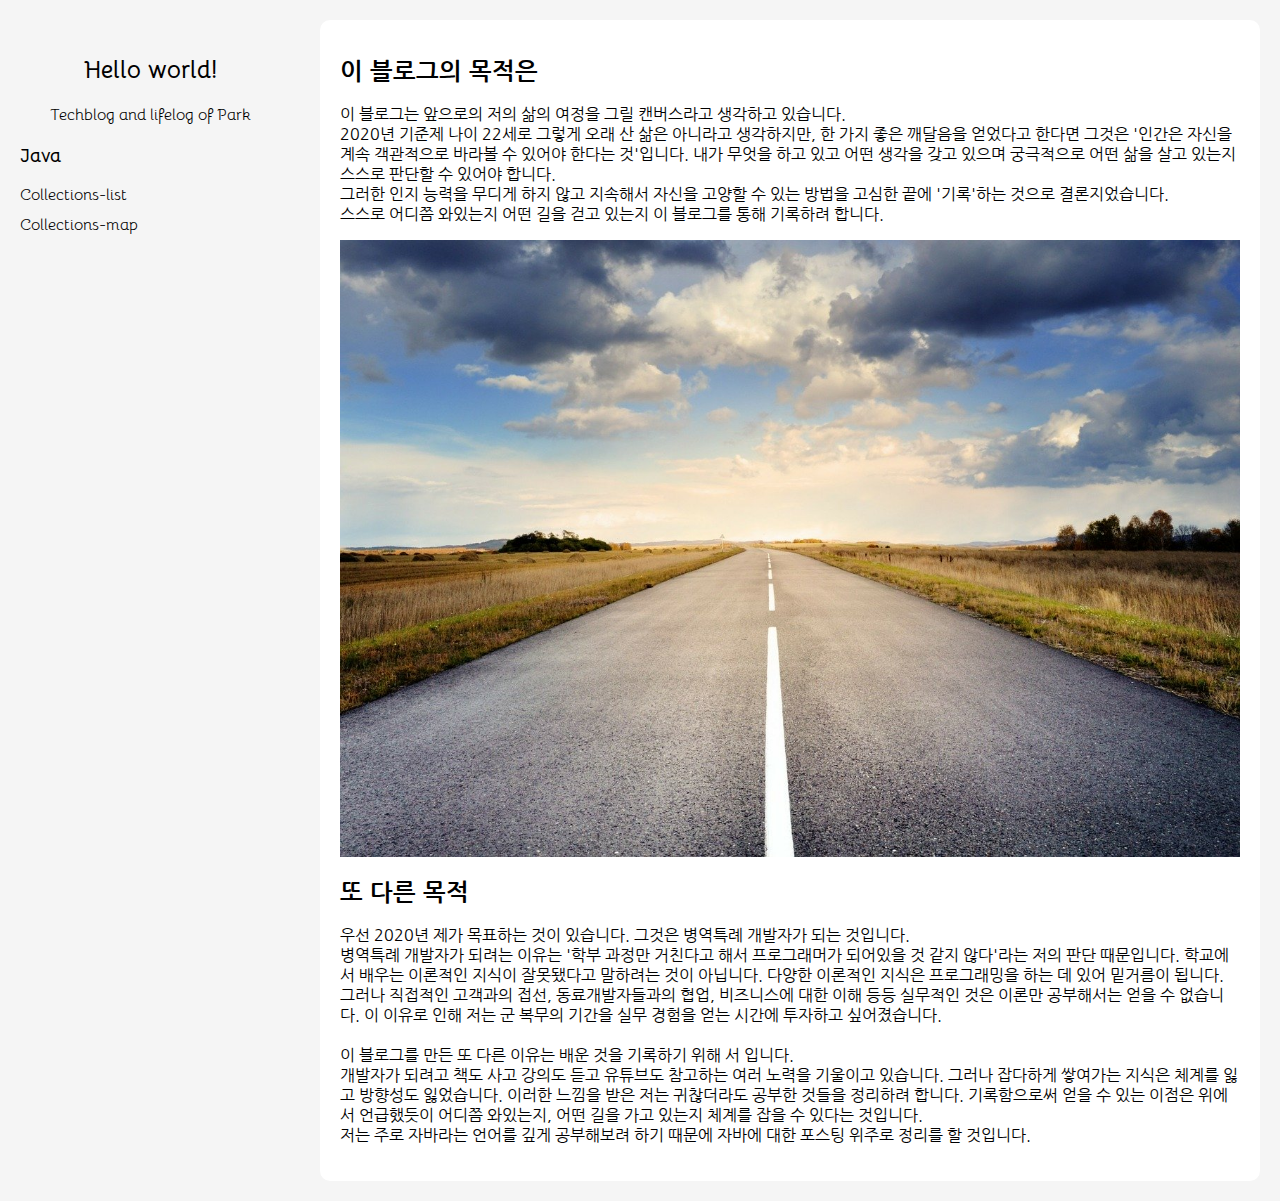
==== index.html @ 4c3e0a93 "hello world" ====
<!DOCTYPE html>
<html lang="ko">

<head>
  <meta charset="UTF-8" />
  <meta name="viewport" content="width=device-width, initial-scale=1.0" />
  <link href="https://fonts.googleapis.com/css2?family=Bellota:wght@700&display=swap" rel="stylesheet">
  <link href="https://fonts.googleapis.com/css2?family=Nanum+Gothic&display=swap" rel="stylesheet">
  <link rel="stylesheet" href="css/style.css">
  <link rel="stylesheet" href="css/article-index.css">
  <title>Hello world blog</title>
</head>

<body>
  <div class="container">
    <div class="categori">
      <h2 class="title"><a href="../index.html">Hello world!</a></h2>
      <p class="subtitle">Techblog and lifelog of Park</p>
      <h3>Java</h3>
      <dl>
        <li><a href="html/Collections-list.html">Collections-list</a></li>
        <li><a href="html/Collections-map.html">Collections-map</a></li>
      </dl>
    </div>
    <div class="content">
      <article>
        <h2>이 블로그의 목적은</h2>
        <p>이 블로그는 앞으로의 저의 삶의 여정을 그릴 캔버스라고 생각하고 있습니다. <br>
          2020년 기준제 나이 22세로 그렇게 오래 산 삶은 아니라고 생각하지만, 한 가지 좋은 깨달음을 얻었다고 한다면 그것은
          '인간은 자신을 계속 객관적으로 바라볼 수 있어야 한다는 것'입니다. 내가 무엇을 하고 있고 어떤 생각을 갖고 있으며
          궁극적으로 어떤 삶을 살고 있는지 스스로 판단할 수 있어야 합니다. <br>
          그러한 인지 능력을 무디게 하지 않고 지속해서 자신을 고양할 수 있는 방법을 고심한 끝에 '기록'하는 것으로 결론지었습니다.<br>
          스스로 어디쯤 와있는지 어떤 길을 걷고 있는지 이 블로그를 통해 기록하려 합니다.
        </p>
        <img class="picture" src="src/road.jpg">
        <h2>또 다른 목적</h2>
        <p>우선 2020년 제가 목표하는 것이 있습니다. 그것은 병역특례 개발자가 되는 것입니다. <br>
          병역특례 개발자가 되려는 이유는 '학부 과정만 거친다고 해서 프로그래머가 되어있을 것 같지 않다'라는 저의
          판단 때문입니다. 학교에서 배우는 이론적인 지식이 잘못됐다고 말하려는 것이 아닙니다. 다양한 이론적인
          지식은 프로그래밍을 하는 데 있어 밑거름이 됩니다. 그러나 직접적인 고객과의 접선, 동료개발자들과의 협업,
          비즈니스에 대한 이해 등등 실무적인 것은 이론만 공부해서는 얻을 수 없습니다. 이 이유로 인해 저는 군 복무의
          기간을 실무 경험을 얻는 시간에 투자하고 싶어졌습니다. <br> <br>
          이 블로그를 만든 또 다른 이유는 배운 것을 기록하기 위해 서 입니다. <br>
          개발자가 되려고 책도 사고 강의도 듣고 유튜브도 참고하는 여러 노력을 기울이고 있습니다. 그러나 잡다하게 쌓여가는 지식은
          체계를 잃고 방향성도 잃었습니다. 이러한 느낌을 받은 저는 귀찮더라도 공부한 것들을 정리하려 합니다. 기록함으로써
          얻을 수 있는 이점은 위에서 언급했듯이 어디쯤 와있는지, 어떤 길을 가고 있는지 체계를 잡을 수 있다는 것입니다. <br>
          저는 주로 자바라는 언어를 깊게 공부해보려 하기 때문에 자바에 대한 포스팅 위주로 정리를 할 것입니다.
        </p>
      </article>
    </div>
  </div>
  <script src="../js/accordian.js"></script>
</body>

</html>
---- css/style.css ----
@charset "utf-8";

body {
  margin: 0;
  padding: 0;
  background-color: #f5f5f5;
}

a {
  color: black;
  text-decoration: none;
}

.container {
  box-sizing: border-box;
  min-height: 500px;
  display: flex;

}

.categori {
  font-family: 'Bellota', cursive, '굴림';
  padding: 35px 20px;
  width: 380px;
  min-width: 200px;
  background-color: #f5f5f5;
}

.title,
.subtitle {
  text-align: center;
}

.categori li {
  list-style: none;
  margin-bottom: 10px;
}

.content {
  font-family: 'Nanum Gothic', sans-serif;
  padding: 20px;
}

.content article {
  background-color: white;
  padding: 20px;
  border-radius: 10px;
  width: 900px;
}

.methods {
  width: 80%;
  border-collapse: collapse;
}

.methods td,
th {
  padding: 5px;
  border: 1px solid #949188;
}
---- css/article-index.css ----
@charset "utf-8";

.picture {
    width: 900px;
    margin: 0 auto;
}
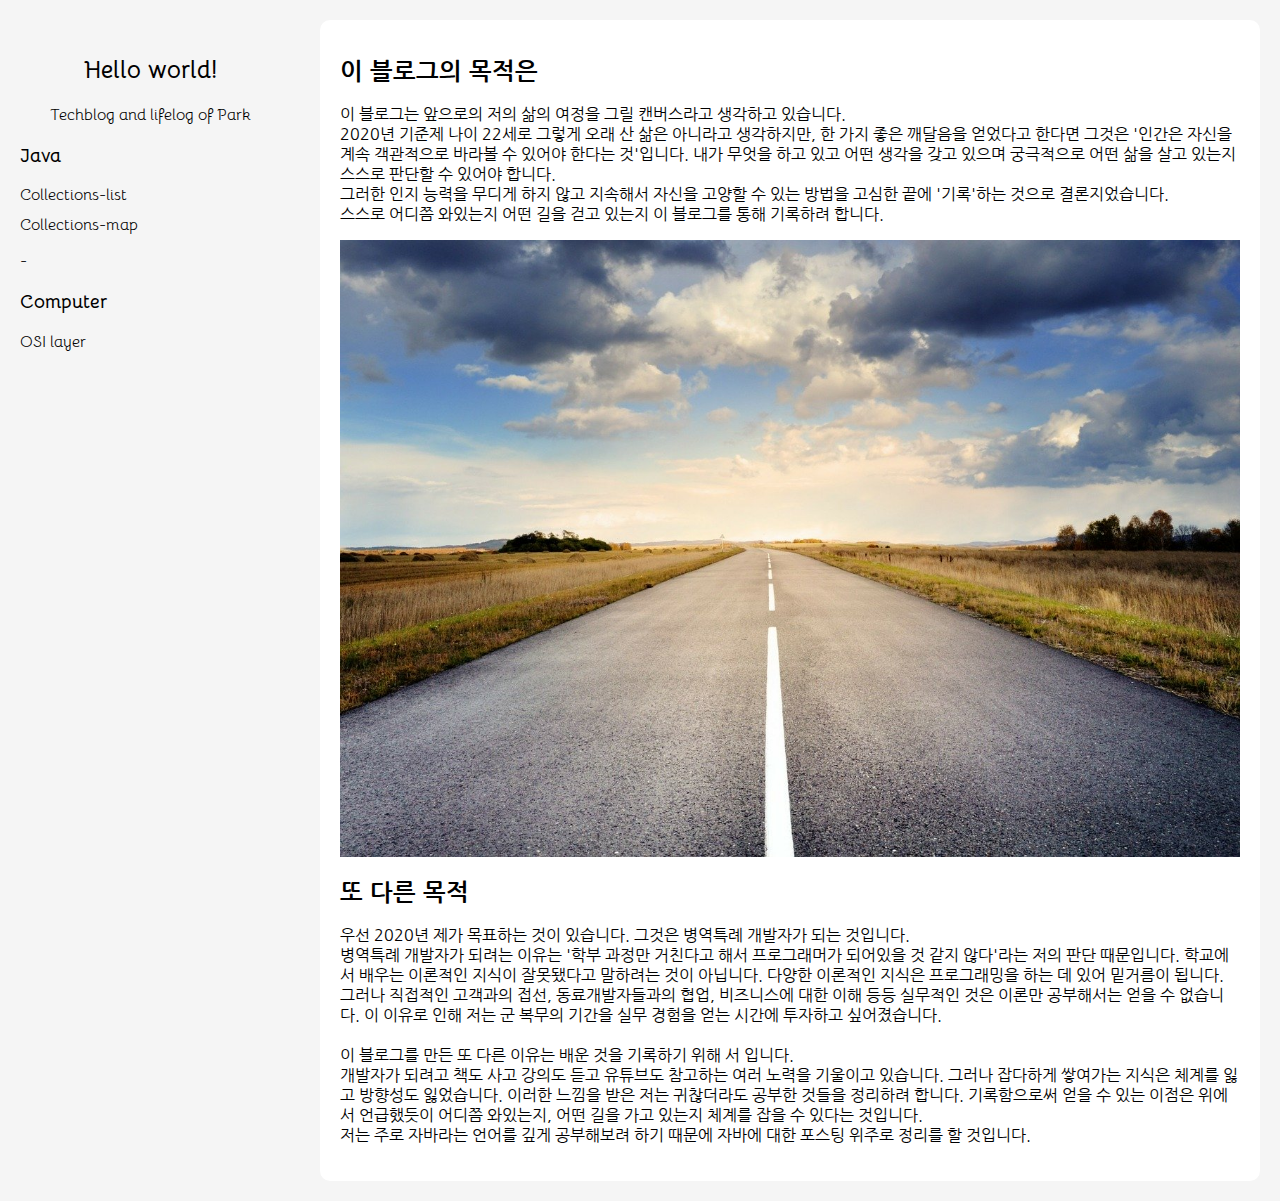
==== commit 10243773: "osi layer html added" ====
--- a/index.html
+++ b/index.html
@@ -14,12 +14,17 @@
 <body>
   <div class="container">
     <div class="categori">
-      <h2 class="title"><a href="../index.html">Hello world!</a></h2>
+      <h2 class="title"><a href="#">Hello world!</a></h2>
       <p class="subtitle">Techblog and lifelog of Park</p>
       <h3>Java</h3>
       <dl>
         <li><a href="html/Collections-list.html">Collections-list</a></li>
         <li><a href="html/Collections-map.html">Collections-map</a></li>
+      </dl>
+      <span>-</span>
+      <h3>Computer</h3>
+      <dl>
+        <li><a href="#">OSI layer</a></li>
       </dl>
     </div>
     <div class="content">
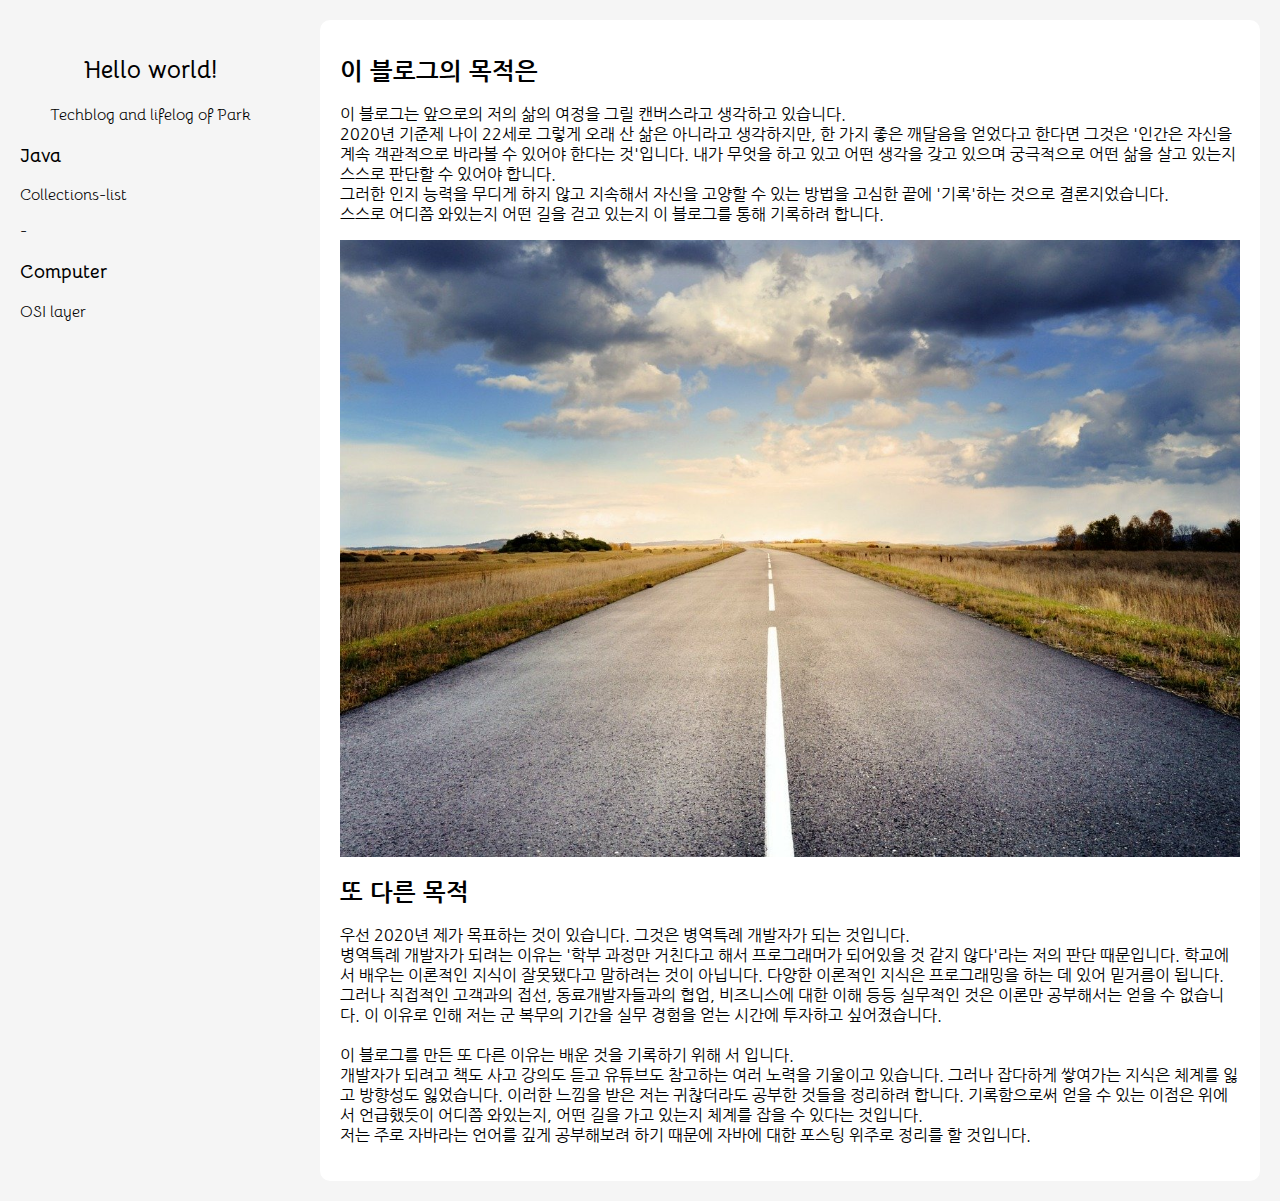
==== commit d23f010f: "modified" ====
--- a/index.html
+++ b/index.html
@@ -1,60 +1,80 @@
 <!DOCTYPE html>
 <html lang="ko">
+  <head>
+    <meta charset="UTF-8" />
+    <meta name="viewport" content="width=device-width, initial-scale=1.0" />
+    <link
+      href="https://fonts.googleapis.com/css2?family=Bellota:wght@700&display=swap"
+      rel="stylesheet"
+    />
+    <link
+      href="https://fonts.googleapis.com/css2?family=Nanum+Gothic&display=swap"
+      rel="stylesheet"
+    />
+    <link rel="stylesheet" href="css/style.css" />
+    <link rel="stylesheet" href="css/article-index.css" />
+    <title>Hello world blog</title>
+  </head>
 
-<head>
-  <meta charset="UTF-8" />
-  <meta name="viewport" content="width=device-width, initial-scale=1.0" />
-  <link href="https://fonts.googleapis.com/css2?family=Bellota:wght@700&display=swap" rel="stylesheet">
-  <link href="https://fonts.googleapis.com/css2?family=Nanum+Gothic&display=swap" rel="stylesheet">
-  <link rel="stylesheet" href="css/style.css">
-  <link rel="stylesheet" href="css/article-index.css">
-  <title>Hello world blog</title>
-</head>
-
-<body>
-  <div class="container">
-    <div class="categori">
-      <h2 class="title"><a href="#">Hello world!</a></h2>
-      <p class="subtitle">Techblog and lifelog of Park</p>
-      <h3>Java</h3>
-      <dl>
-        <li><a href="html/Collections-list.html">Collections-list</a></li>
-        <li><a href="html/Collections-map.html">Collections-map</a></li>
-      </dl>
-      <span>-</span>
-      <h3>Computer</h3>
-      <dl>
-        <li><a href="#">OSI layer</a></li>
-      </dl>
+  <body>
+    <div class="container">
+      <div class="categori">
+        <h2 class="title"><a href="#">Hello world!</a></h2>
+        <p class="subtitle">Techblog and lifelog of Park</p>
+        <h3>Java</h3>
+        <dl>
+          <li><a href="html/Collections-list.html">Collections-list</a></li>
+        </dl>
+        <span>-</span>
+        <h3>Computer</h3>
+        <dl>
+          <li><a href="#">OSI layer</a></li>
+        </dl>
+      </div>
+      <div class="content">
+        <article>
+          <h2>이 블로그의 목적은</h2>
+          <p>
+            이 블로그는 앞으로의 저의 삶의 여정을 그릴 캔버스라고 생각하고
+            있습니다. <br />
+            2020년 기준제 나이 22세로 그렇게 오래 산 삶은 아니라고 생각하지만,
+            한 가지 좋은 깨달음을 얻었다고 한다면 그것은 '인간은 자신을 계속
+            객관적으로 바라볼 수 있어야 한다는 것'입니다. 내가 무엇을 하고 있고
+            어떤 생각을 갖고 있으며 궁극적으로 어떤 삶을 살고 있는지 스스로
+            판단할 수 있어야 합니다. <br />
+            그러한 인지 능력을 무디게 하지 않고 지속해서 자신을 고양할 수 있는
+            방법을 고심한 끝에 '기록'하는 것으로 결론지었습니다.<br />
+            스스로 어디쯤 와있는지 어떤 길을 걷고 있는지 이 블로그를 통해
+            기록하려 합니다.
+          </p>
+          <img class="picture" src="src/road.jpg" />
+          <h2>또 다른 목적</h2>
+          <p>
+            우선 2020년 제가 목표하는 것이 있습니다. 그것은 병역특례 개발자가
+            되는 것입니다. <br />
+            병역특례 개발자가 되려는 이유는 '학부 과정만 거친다고 해서
+            프로그래머가 되어있을 것 같지 않다'라는 저의 판단 때문입니다.
+            학교에서 배우는 이론적인 지식이 잘못됐다고 말하려는 것이 아닙니다.
+            다양한 이론적인 지식은 프로그래밍을 하는 데 있어 밑거름이 됩니다.
+            그러나 직접적인 고객과의 접선, 동료개발자들과의 협업, 비즈니스에
+            대한 이해 등등 실무적인 것은 이론만 공부해서는 얻을 수 없습니다. 이
+            이유로 인해 저는 군 복무의 기간을 실무 경험을 얻는 시간에 투자하고
+            싶어졌습니다. <br />
+            <br />
+            이 블로그를 만든 또 다른 이유는 배운 것을 기록하기 위해 서 입니다.
+            <br />
+            개발자가 되려고 책도 사고 강의도 듣고 유튜브도 참고하는 여러 노력을
+            기울이고 있습니다. 그러나 잡다하게 쌓여가는 지식은 체계를 잃고
+            방향성도 잃었습니다. 이러한 느낌을 받은 저는 귀찮더라도 공부한
+            것들을 정리하려 합니다. 기록함으로써 얻을 수 있는 이점은 위에서
+            언급했듯이 어디쯤 와있는지, 어떤 길을 가고 있는지 체계를 잡을 수
+            있다는 것입니다. <br />
+            저는 주로 자바라는 언어를 깊게 공부해보려 하기 때문에 자바에 대한
+            포스팅 위주로 정리를 할 것입니다.
+          </p>
+        </article>
+      </div>
     </div>
-    <div class="content">
-      <article>
-        <h2>이 블로그의 목적은</h2>
-        <p>이 블로그는 앞으로의 저의 삶의 여정을 그릴 캔버스라고 생각하고 있습니다. <br>
-          2020년 기준제 나이 22세로 그렇게 오래 산 삶은 아니라고 생각하지만, 한 가지 좋은 깨달음을 얻었다고 한다면 그것은
-          '인간은 자신을 계속 객관적으로 바라볼 수 있어야 한다는 것'입니다. 내가 무엇을 하고 있고 어떤 생각을 갖고 있으며
-          궁극적으로 어떤 삶을 살고 있는지 스스로 판단할 수 있어야 합니다. <br>
-          그러한 인지 능력을 무디게 하지 않고 지속해서 자신을 고양할 수 있는 방법을 고심한 끝에 '기록'하는 것으로 결론지었습니다.<br>
-          스스로 어디쯤 와있는지 어떤 길을 걷고 있는지 이 블로그를 통해 기록하려 합니다.
-        </p>
-        <img class="picture" src="src/road.jpg">
-        <h2>또 다른 목적</h2>
-        <p>우선 2020년 제가 목표하는 것이 있습니다. 그것은 병역특례 개발자가 되는 것입니다. <br>
-          병역특례 개발자가 되려는 이유는 '학부 과정만 거친다고 해서 프로그래머가 되어있을 것 같지 않다'라는 저의
-          판단 때문입니다. 학교에서 배우는 이론적인 지식이 잘못됐다고 말하려는 것이 아닙니다. 다양한 이론적인
-          지식은 프로그래밍을 하는 데 있어 밑거름이 됩니다. 그러나 직접적인 고객과의 접선, 동료개발자들과의 협업,
-          비즈니스에 대한 이해 등등 실무적인 것은 이론만 공부해서는 얻을 수 없습니다. 이 이유로 인해 저는 군 복무의
-          기간을 실무 경험을 얻는 시간에 투자하고 싶어졌습니다. <br> <br>
-          이 블로그를 만든 또 다른 이유는 배운 것을 기록하기 위해 서 입니다. <br>
-          개발자가 되려고 책도 사고 강의도 듣고 유튜브도 참고하는 여러 노력을 기울이고 있습니다. 그러나 잡다하게 쌓여가는 지식은
-          체계를 잃고 방향성도 잃었습니다. 이러한 느낌을 받은 저는 귀찮더라도 공부한 것들을 정리하려 합니다. 기록함으로써
-          얻을 수 있는 이점은 위에서 언급했듯이 어디쯤 와있는지, 어떤 길을 가고 있는지 체계를 잡을 수 있다는 것입니다. <br>
-          저는 주로 자바라는 언어를 깊게 공부해보려 하기 때문에 자바에 대한 포스팅 위주로 정리를 할 것입니다.
-        </p>
-      </article>
-    </div>
-  </div>
-  <script src="../js/accordian.js"></script>
-</body>
-
-</html>+    <script src="../js/accordian.js"></script>
+  </body>
+</html>
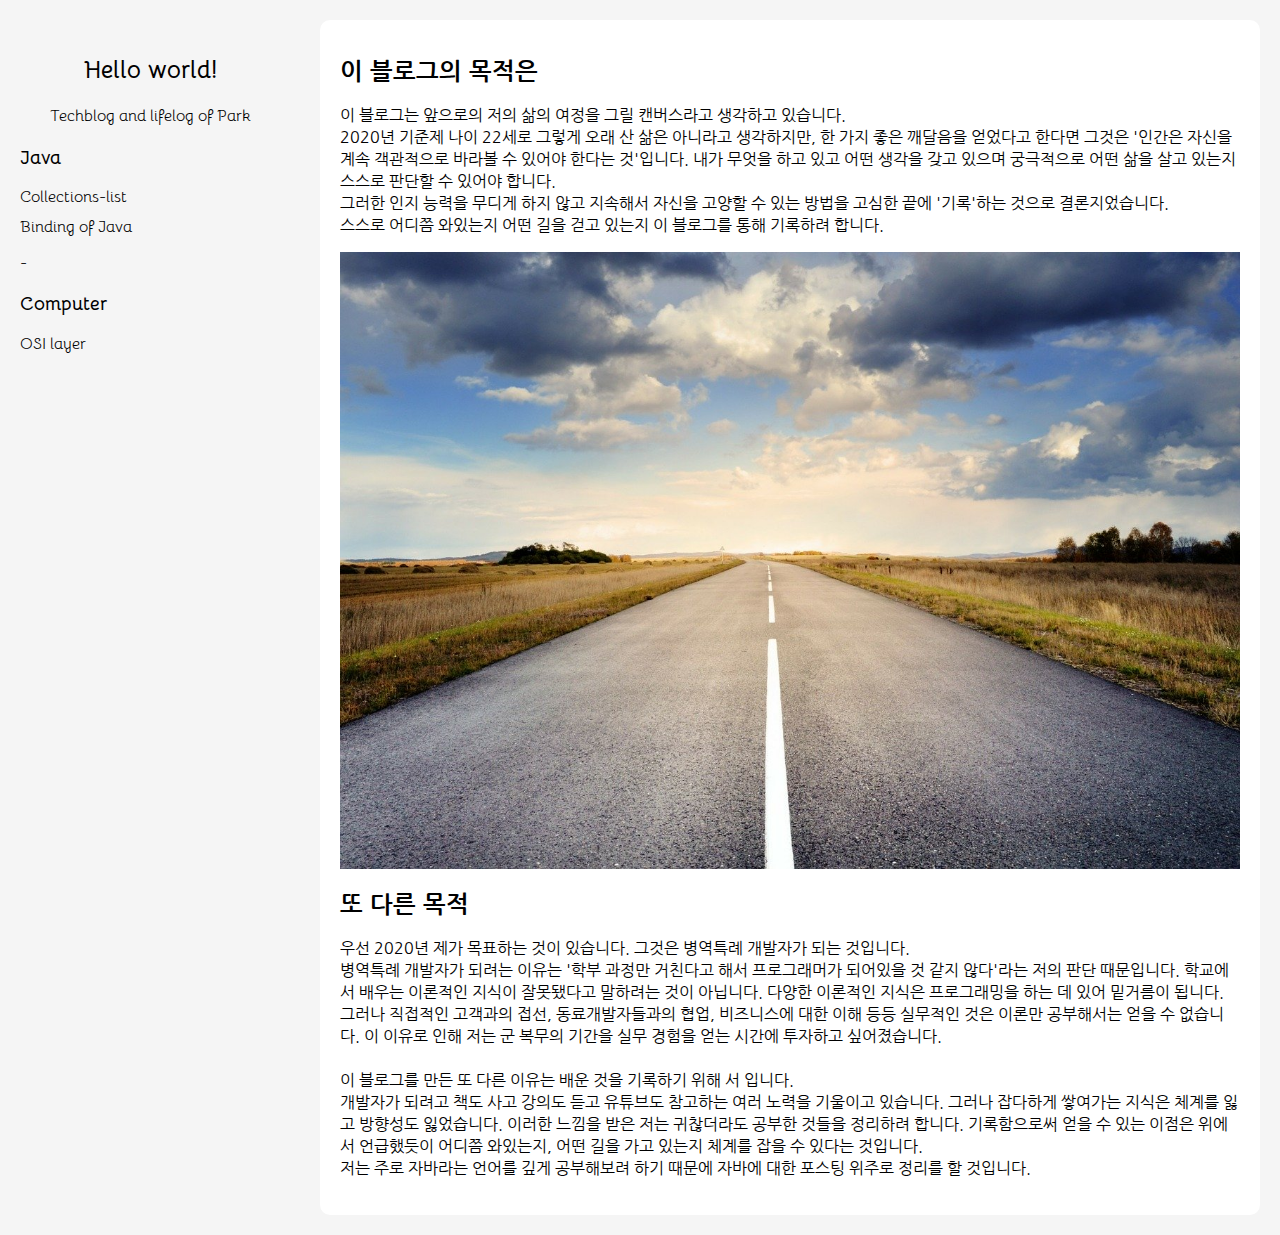
==== commit 758eed29: "binding added" ====
--- a/index.html
+++ b/index.html
@@ -1,80 +1,76 @@
 <!DOCTYPE html>
 <html lang="ko">
-  <head>
-    <meta charset="UTF-8" />
-    <meta name="viewport" content="width=device-width, initial-scale=1.0" />
-    <link
-      href="https://fonts.googleapis.com/css2?family=Bellota:wght@700&display=swap"
-      rel="stylesheet"
-    />
-    <link
-      href="https://fonts.googleapis.com/css2?family=Nanum+Gothic&display=swap"
-      rel="stylesheet"
-    />
-    <link rel="stylesheet" href="css/style.css" />
-    <link rel="stylesheet" href="css/article-index.css" />
-    <title>Hello world blog</title>
-  </head>
 
-  <body>
-    <div class="container">
-      <div class="categori">
-        <h2 class="title"><a href="#">Hello world!</a></h2>
-        <p class="subtitle">Techblog and lifelog of Park</p>
-        <h3>Java</h3>
-        <dl>
-          <li><a href="html/Collections-list.html">Collections-list</a></li>
-        </dl>
-        <span>-</span>
-        <h3>Computer</h3>
-        <dl>
-          <li><a href="#">OSI layer</a></li>
-        </dl>
-      </div>
-      <div class="content">
-        <article>
-          <h2>이 블로그의 목적은</h2>
-          <p>
-            이 블로그는 앞으로의 저의 삶의 여정을 그릴 캔버스라고 생각하고
-            있습니다. <br />
-            2020년 기준제 나이 22세로 그렇게 오래 산 삶은 아니라고 생각하지만,
-            한 가지 좋은 깨달음을 얻었다고 한다면 그것은 '인간은 자신을 계속
-            객관적으로 바라볼 수 있어야 한다는 것'입니다. 내가 무엇을 하고 있고
-            어떤 생각을 갖고 있으며 궁극적으로 어떤 삶을 살고 있는지 스스로
-            판단할 수 있어야 합니다. <br />
-            그러한 인지 능력을 무디게 하지 않고 지속해서 자신을 고양할 수 있는
-            방법을 고심한 끝에 '기록'하는 것으로 결론지었습니다.<br />
-            스스로 어디쯤 와있는지 어떤 길을 걷고 있는지 이 블로그를 통해
-            기록하려 합니다.
-          </p>
-          <img class="picture" src="src/road.jpg" />
-          <h2>또 다른 목적</h2>
-          <p>
-            우선 2020년 제가 목표하는 것이 있습니다. 그것은 병역특례 개발자가
-            되는 것입니다. <br />
-            병역특례 개발자가 되려는 이유는 '학부 과정만 거친다고 해서
-            프로그래머가 되어있을 것 같지 않다'라는 저의 판단 때문입니다.
-            학교에서 배우는 이론적인 지식이 잘못됐다고 말하려는 것이 아닙니다.
-            다양한 이론적인 지식은 프로그래밍을 하는 데 있어 밑거름이 됩니다.
-            그러나 직접적인 고객과의 접선, 동료개발자들과의 협업, 비즈니스에
-            대한 이해 등등 실무적인 것은 이론만 공부해서는 얻을 수 없습니다. 이
-            이유로 인해 저는 군 복무의 기간을 실무 경험을 얻는 시간에 투자하고
-            싶어졌습니다. <br />
-            <br />
-            이 블로그를 만든 또 다른 이유는 배운 것을 기록하기 위해 서 입니다.
-            <br />
-            개발자가 되려고 책도 사고 강의도 듣고 유튜브도 참고하는 여러 노력을
-            기울이고 있습니다. 그러나 잡다하게 쌓여가는 지식은 체계를 잃고
-            방향성도 잃었습니다. 이러한 느낌을 받은 저는 귀찮더라도 공부한
-            것들을 정리하려 합니다. 기록함으로써 얻을 수 있는 이점은 위에서
-            언급했듯이 어디쯤 와있는지, 어떤 길을 가고 있는지 체계를 잡을 수
-            있다는 것입니다. <br />
-            저는 주로 자바라는 언어를 깊게 공부해보려 하기 때문에 자바에 대한
-            포스팅 위주로 정리를 할 것입니다.
-          </p>
-        </article>
-      </div>
+<head>
+  <meta charset="UTF-8" />
+  <meta name="viewport" content="width=device-width, initial-scale=1.0" />
+  <link href="https://fonts.googleapis.com/css2?family=Bellota:wght@700&display=swap" rel="stylesheet" />
+  <link href="https://fonts.googleapis.com/css2?family=Nanum+Gothic&display=swap" rel="stylesheet" />
+  <link rel="stylesheet" href="css/style.css" />
+  <link rel="stylesheet" href="css/article-index.css" />
+  <title>Hello world blog</title>
+</head>
+
+<body>
+  <div class="container">
+    <div class="categori">
+      <h2 class="title"><a href="#">Hello world!</a></h2>
+      <p class="subtitle">Techblog and lifelog of Park</p>
+      <h3>Java</h3>
+      <dl>
+        <li><a href="html/Collections-list.html">Collections-list</a></li>
+        <li><a href="html/Binding.html">Binding of Java</a></li>
+      </dl>
+      <span>-</span>
+      <h3>Computer</h3>
+      <dl>
+        <li><a href="html/OSI7layer.html">OSI layer</a></li>
+      </dl>
     </div>
-    <script src="../js/accordian.js"></script>
-  </body>
-</html>
+    <div class="content">
+      <article>
+        <h2>이 블로그의 목적은</h2>
+        <p>
+          이 블로그는 앞으로의 저의 삶의 여정을 그릴 캔버스라고 생각하고
+          있습니다. <br />
+          2020년 기준제 나이 22세로 그렇게 오래 산 삶은 아니라고 생각하지만,
+          한 가지 좋은 깨달음을 얻었다고 한다면 그것은 '인간은 자신을 계속
+          객관적으로 바라볼 수 있어야 한다는 것'입니다. 내가 무엇을 하고 있고
+          어떤 생각을 갖고 있으며 궁극적으로 어떤 삶을 살고 있는지 스스로
+          판단할 수 있어야 합니다. <br />
+          그러한 인지 능력을 무디게 하지 않고 지속해서 자신을 고양할 수 있는
+          방법을 고심한 끝에 '기록'하는 것으로 결론지었습니다.<br />
+          스스로 어디쯤 와있는지 어떤 길을 걷고 있는지 이 블로그를 통해
+          기록하려 합니다.
+        </p>
+        <img class="picture" src="src/road.jpg" />
+        <h2>또 다른 목적</h2>
+        <p>
+          우선 2020년 제가 목표하는 것이 있습니다. 그것은 병역특례 개발자가
+          되는 것입니다. <br />
+          병역특례 개발자가 되려는 이유는 '학부 과정만 거친다고 해서
+          프로그래머가 되어있을 것 같지 않다'라는 저의 판단 때문입니다.
+          학교에서 배우는 이론적인 지식이 잘못됐다고 말하려는 것이 아닙니다.
+          다양한 이론적인 지식은 프로그래밍을 하는 데 있어 밑거름이 됩니다.
+          그러나 직접적인 고객과의 접선, 동료개발자들과의 협업, 비즈니스에
+          대한 이해 등등 실무적인 것은 이론만 공부해서는 얻을 수 없습니다. 이
+          이유로 인해 저는 군 복무의 기간을 실무 경험을 얻는 시간에 투자하고
+          싶어졌습니다. <br />
+          <br />
+          이 블로그를 만든 또 다른 이유는 배운 것을 기록하기 위해 서 입니다.
+          <br />
+          개발자가 되려고 책도 사고 강의도 듣고 유튜브도 참고하는 여러 노력을
+          기울이고 있습니다. 그러나 잡다하게 쌓여가는 지식은 체계를 잃고
+          방향성도 잃었습니다. 이러한 느낌을 받은 저는 귀찮더라도 공부한
+          것들을 정리하려 합니다. 기록함으로써 얻을 수 있는 이점은 위에서
+          언급했듯이 어디쯤 와있는지, 어떤 길을 가고 있는지 체계를 잡을 수
+          있다는 것입니다. <br />
+          저는 주로 자바라는 언어를 깊게 공부해보려 하기 때문에 자바에 대한
+          포스팅 위주로 정리를 할 것입니다.
+        </p>
+      </article>
+    </div>
+  </div>
+</body>
+
+</html>--- a/css/style.css
+++ b/css/style.css
@@ -57,4 +57,8 @@
 th {
   padding: 5px;
   border: 1px solid #949188;
+}
+
+p {
+  line-height: 22px;
 }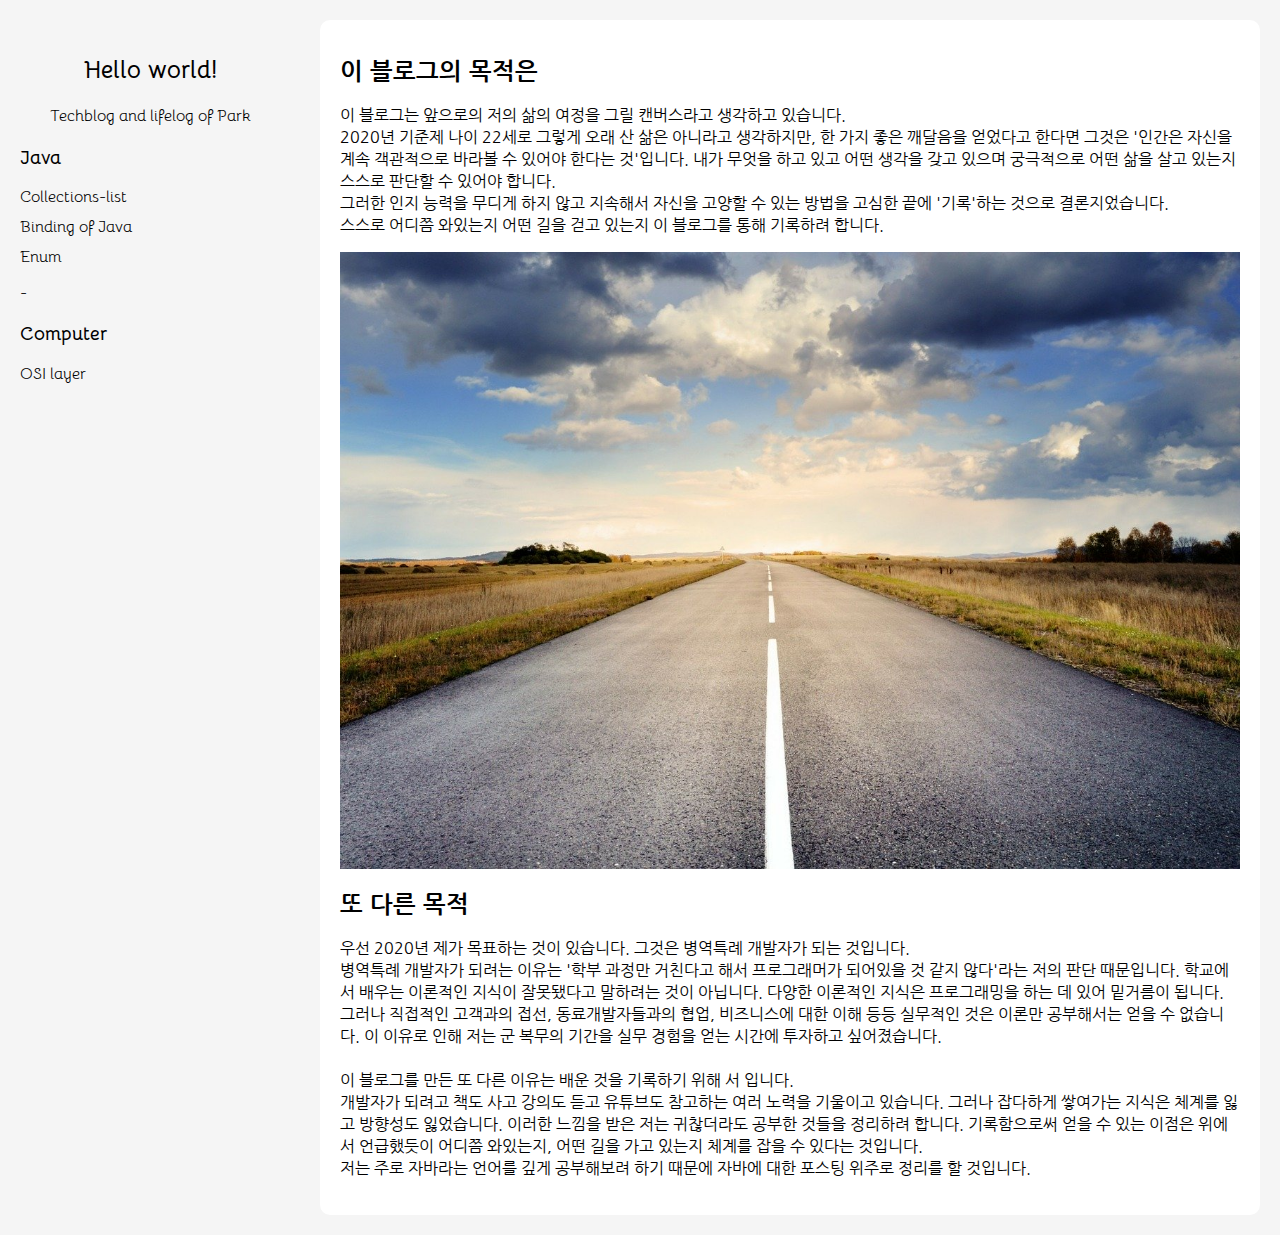
==== commit 873804e7: "enum added" ====
--- a/index.html
+++ b/index.html
@@ -20,6 +20,7 @@
       <dl>
         <li><a href="html/Collections-list.html">Collections-list</a></li>
         <li><a href="html/Binding.html">Binding of Java</a></li>
+        <li><a href="html/Enum.html">Enum</a></li>
       </dl>
       <span>-</span>
       <h3>Computer</h3>
--- a/css/style.css
+++ b/css/style.css
@@ -61,4 +61,14 @@
 
 p {
   line-height: 22px;
+}
+
+.description-box {
+  background-color: #f5f5f5;
+  border-radius: 10px;
+}
+
+.description-box pre {
+  padding: 15px 0 15px 20px;
+  line-height: 25px;
 }